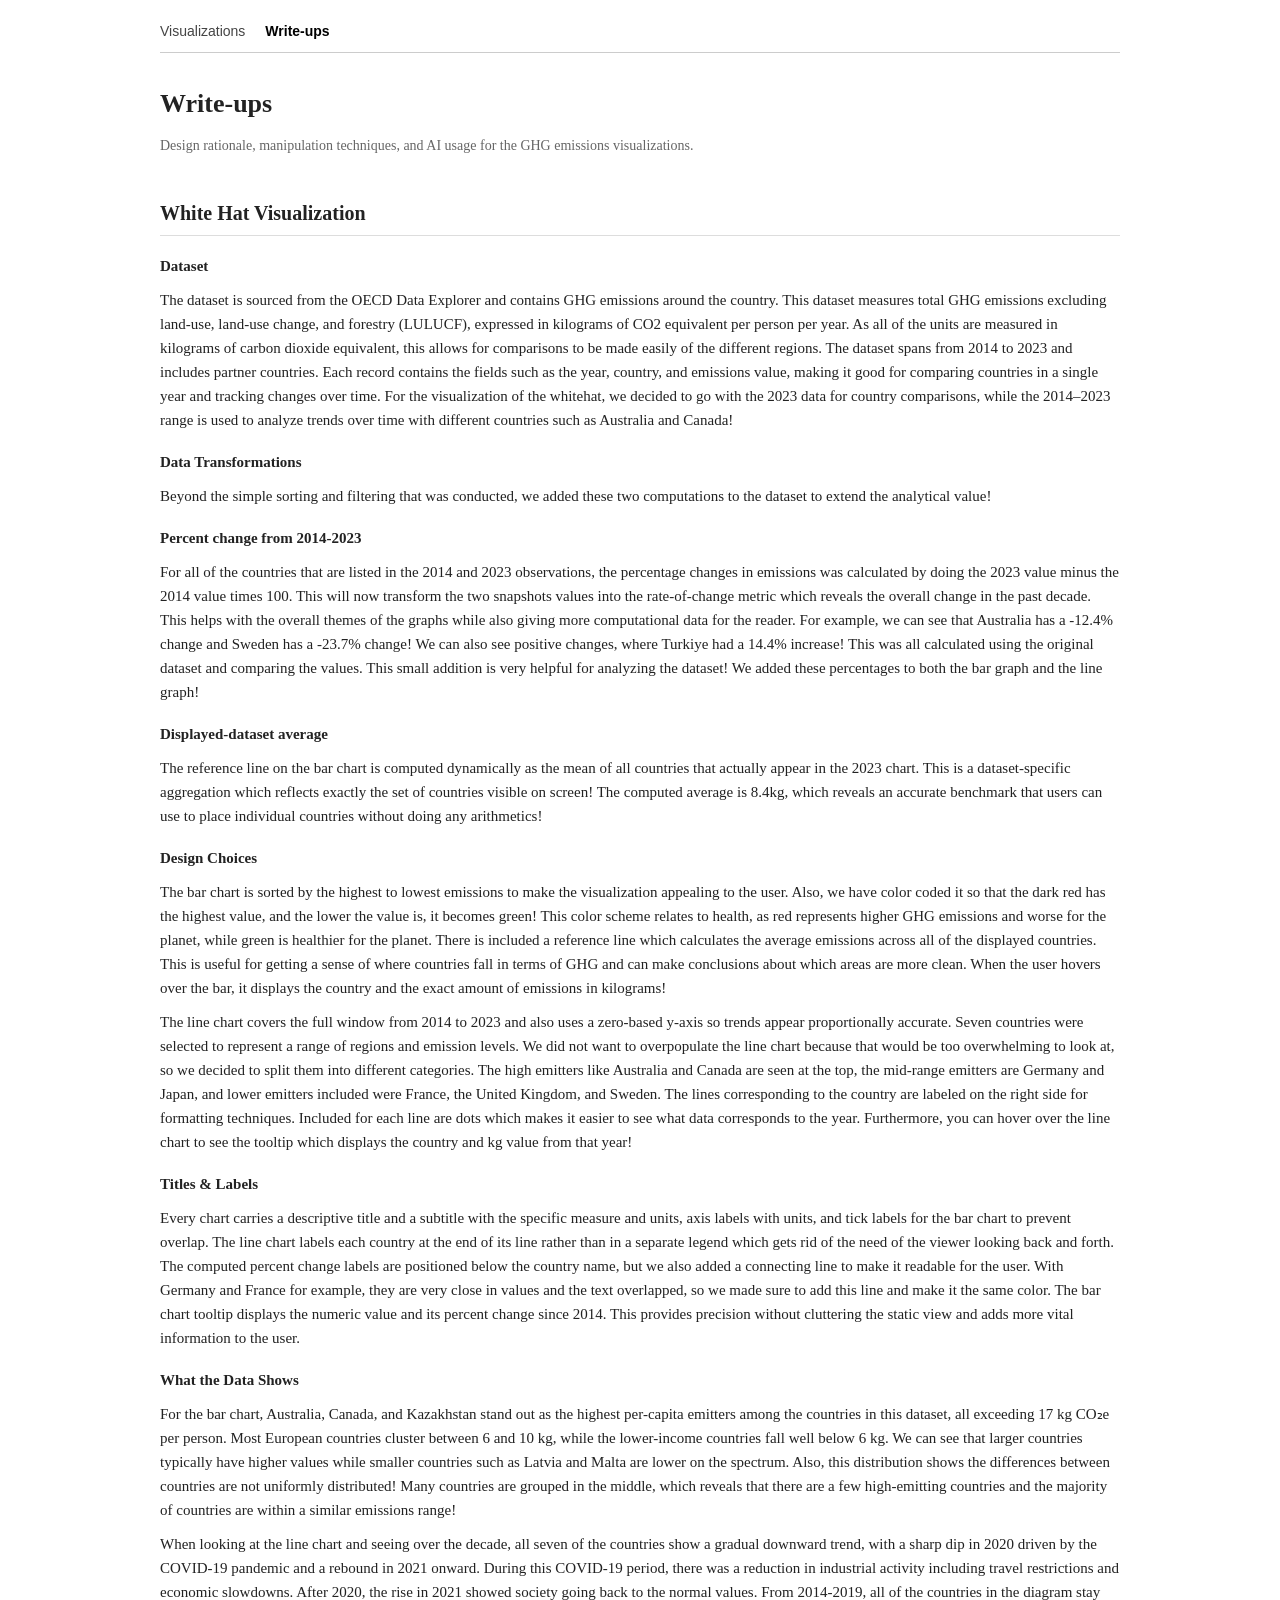
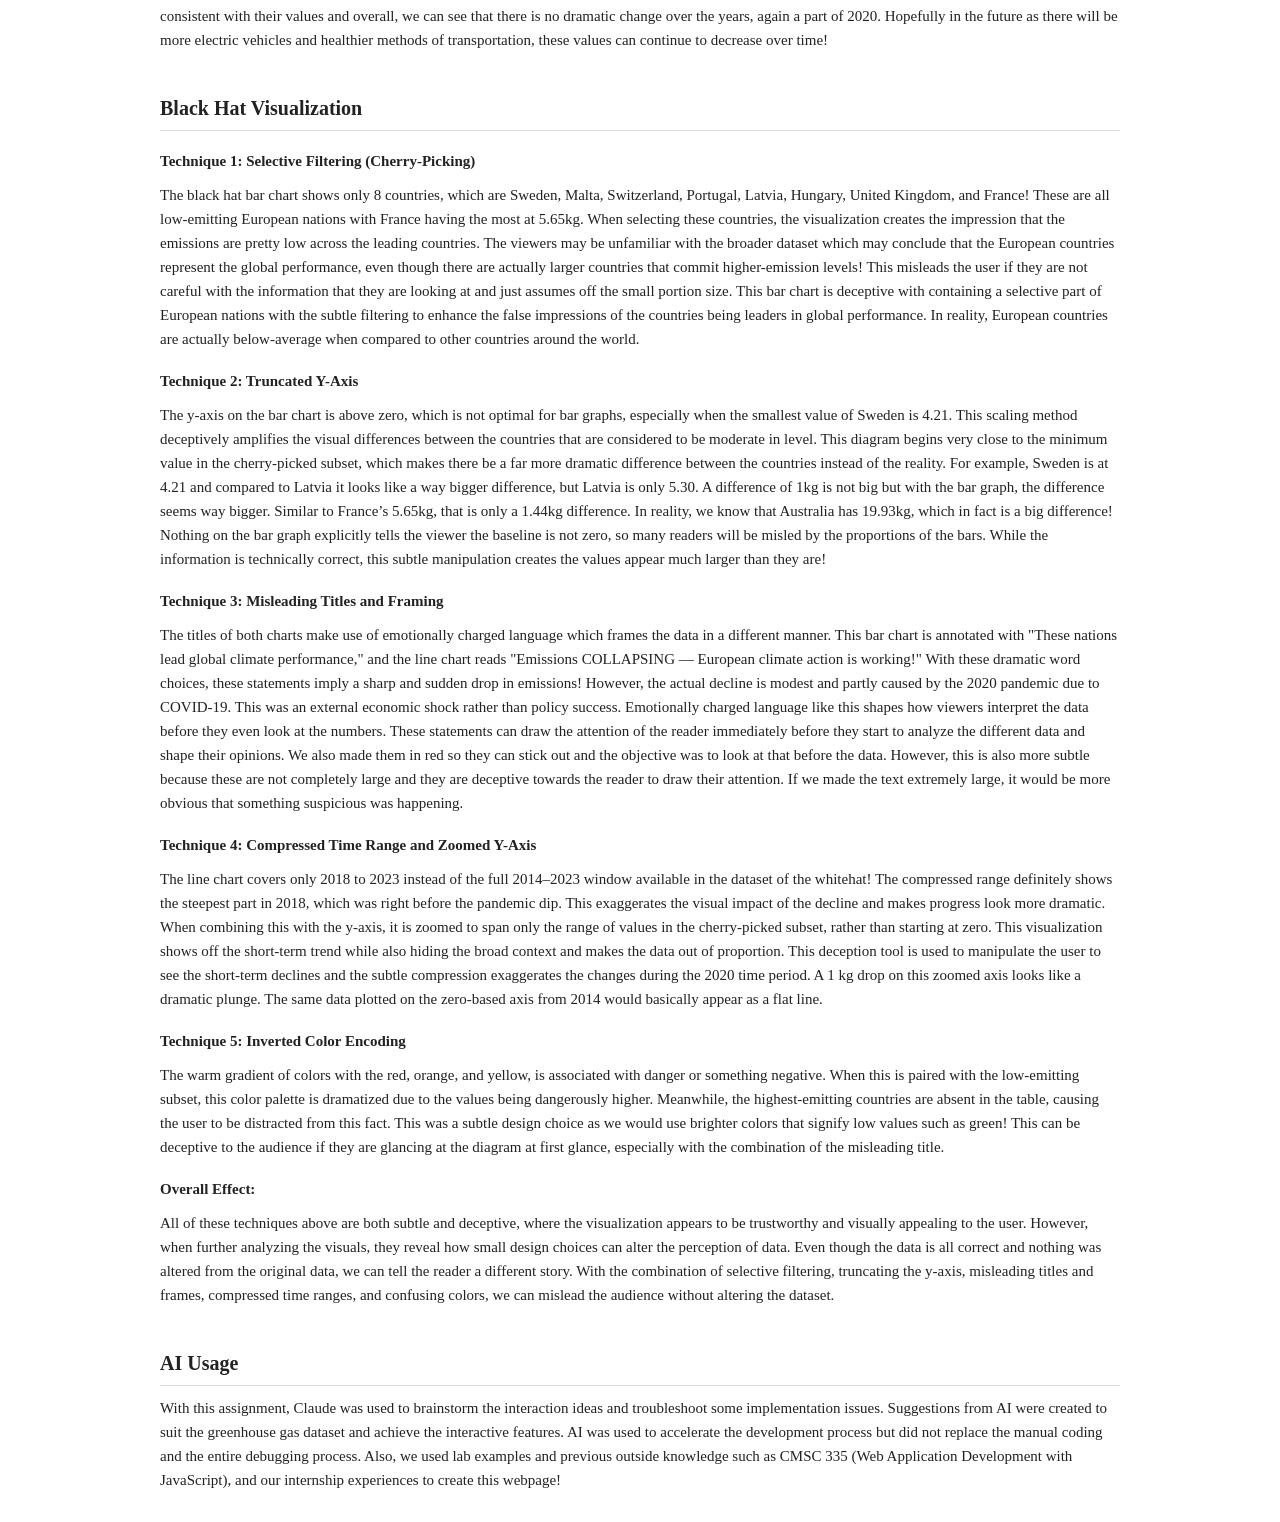
==== about.html @ 425335eb "Initial commit: added project files and write-ups" ====
<!DOCTYPE html>
<html lang="en">
<head>
  <meta charset="UTF-8">
  <meta name="viewport" content="width=device-width, initial-scale=1.0">
  <title>Write-ups - GHG White & Black Hat</title>
  <style>
body {
  font-family: Georgia, serif;
  max-width: 960px;
  margin: 0 auto;
  padding: 20px 30px;
  background: #fff;
  color: #222;
  line-height: 1.6;
}
nav {
  display: flex; gap: 20px;
  border-bottom: 1px solid #ccc;
  padding-bottom: 10px; margin-bottom: 30px;
  font-family: Arial, sans-serif; font-size: 14px;
}
nav a { text-decoration: none; color: #444; }
nav a:hover { color: #000; }
nav a.active { font-weight: bold; color: #000; }
h1 { font-size: 26px; margin-bottom: 6px; }
h2 { font-size: 20px; margin: 40px 0 6px; border-bottom: 1px solid #ddd; padding-bottom: 6px; }
h4 { font-size: 15px; margin: 18px 0 4px; }
p  { margin: 10px 0; font-size: 15px; }
.subtitle { font-size: 14px; color: #666; margin-bottom: 16px; }
.warning  { font-size: 13px; color: #a00; margin: 8px 0 16px; font-family: Arial, sans-serif; }
code { font-family: monospace; font-size: 13px; background: #f4f2ef; padding: 1px 4px; border-radius: 2px; }
  </style>
</head>
<body>

<nav>
  <a href="index.html">Visualizations</a>
  <a href="about.html" class="active">Write-ups</a>
</nav>

<h1>Write-ups</h1>
<p class="subtitle">Design rationale, manipulation techniques, and AI usage for the GHG emissions visualizations.</p>

<h2>White Hat Visualization</h2>

<h4>Dataset</h4>
<p>The dataset is sourced from the OECD Data Explorer and contains GHG emissions around the country. This dataset measures total GHG emissions excluding land-use, land-use change, and forestry (LULUCF), expressed in kilograms of CO2 equivalent per person per year. As all of the units are measured in kilograms of carbon dioxide equivalent, this allows for comparisons to be made easily of the different regions. The dataset spans from 2014 to 2023 and includes partner countries. Each record contains the fields such as the year, country, and emissions value, making it good for comparing countries in a single year and tracking changes over time. For the visualization of the whitehat, we decided to go with the 2023 data for country comparisons, while the 2014–2023 range is used to analyze trends over time with different countries such as Australia and Canada!</p>

<h4>Data Transformations</h4>
<p>Beyond the simple sorting and filtering that was conducted, we added these two computations to the dataset to extend the analytical value!</p>

<h4>Percent change from 2014-2023</h4>
<p>For all of the countries that are listed in the 2014 and 2023 observations, the percentage changes in emissions was calculated by doing the 2023 value minus the 2014 value times 100. This will now transform the two snapshots values into the rate-of-change metric which reveals the overall change in the past decade. This helps with the overall themes of the graphs while also giving more computational data for the reader. For example, we can see that Australia has a -12.4% change and Sweden has a -23.7% change! We can also see positive changes, where Turkiye had a 14.4% increase! This was all calculated using the original dataset and comparing the values. This small addition is very helpful for analyzing the dataset! We added these percentages to both the bar graph and the line graph!</p>

<h4>Displayed-dataset average</h4>
<p>The reference line on the bar chart is computed dynamically as the mean of all countries that actually appear in the 2023 chart. This is a dataset-specific aggregation which reflects exactly the set of countries visible on screen! The computed average is 8.4kg, which reveals an accurate benchmark that users can use to place individual countries without doing any arithmetics!</p>

<h4>Design Choices</h4>
<p>The bar chart is sorted by the highest to lowest emissions to make the visualization appealing to the user. Also, we have color coded it so that the dark red has the highest value, and the lower the value is, it becomes green! This color scheme relates to health, as red represents higher GHG emissions and worse for the planet, while green is healthier for the planet. There is included a reference line which calculates the average emissions across all of the displayed countries. This is useful for getting a sense of where countries fall in terms of GHG and can make conclusions about which areas are more clean. When the user hovers over the bar, it displays the country and the exact amount of emissions in kilograms!</p>

<p>The line chart covers the full window from 2014 to 2023 and also uses a zero-based y-axis so trends appear proportionally accurate. Seven countries were selected to represent a range of regions and emission levels. We did not want to overpopulate the line chart because that would be too overwhelming to look at, so we decided to split them into different categories. The high emitters like Australia and Canada are seen at the top, the mid-range emitters are Germany and Japan, and lower emitters included were France, the United Kingdom, and Sweden. The lines corresponding to the country are labeled on the right side for formatting techniques. Included for each line are dots which makes it easier to see what data corresponds to the year. Furthermore, you can hover over the line chart to see the tooltip which displays the country and kg value from that year!</p>

<h4>Titles & Labels</h4>
<p>Every chart carries a descriptive title and a subtitle with the specific measure and units, axis labels with units, and tick labels for the bar chart to prevent overlap. The line chart labels each country at the end of its line rather than in a separate legend which gets rid of the need of the viewer looking back and forth. The computed percent change labels are positioned below the country name, but we also added a connecting line to make it readable for the user. With Germany and France for example, they are very close in values and the text overlapped, so we made sure to add this line and make it the same color. The bar chart tooltip displays the numeric value and its percent change since 2014. This provides precision without cluttering the static view and adds more vital information to the user.</p>

<h4>What the Data Shows</h4>
<p>For the bar chart, Australia, Canada, and Kazakhstan stand out as the highest per-capita emitters among the countries in this dataset, all exceeding 17 kg CO₂e per person. Most European countries cluster between 6 and 10 kg, while the lower-income countries fall well below 6 kg. We can see that larger countries typically have higher values while smaller countries such as Latvia and Malta are lower on the spectrum. Also, this distribution shows the differences between countries are not uniformly distributed! Many countries are grouped in the middle, which reveals that there are a few high-emitting countries and the majority of countries are within a similar emissions range!</p>

<p>When looking at the line chart and seeing over the decade, all seven of the countries show a gradual downward trend, with a sharp dip in 2020 driven by the COVID-19 pandemic and a rebound in 2021 onward. During this COVID-19 period, there was a reduction in industrial activity including travel restrictions and economic slowdowns. After 2020, the rise in 2021 showed society going back to the normal values. From 2014-2019, all of the countries in the diagram stay consistent with their values and overall, we can see that there is no dramatic change over the years, again a part of 2020. Hopefully in the future as there will be more electric vehicles and healthier methods of transportation, these values can continue to decrease over time!</p>

<h2>Black Hat Visualization</h2>

<h4>Technique 1: Selective Filtering (Cherry-Picking)</h4>
<p>The black hat bar chart shows only 8 countries, which are Sweden, Malta, Switzerland, Portugal, Latvia, Hungary, United Kingdom, and France! These are all low-emitting European nations with France having the most at 5.65kg. When selecting these countries, the visualization creates the impression that the emissions are pretty low across the leading countries. The viewers may be unfamiliar with the broader dataset which may conclude that the European countries represent the global performance, even though there are actually larger countries that commit higher-emission levels! This misleads the user if they are not careful with the information that they are looking at and just assumes off the small portion size. This bar chart is deceptive with containing a selective part of European nations with the subtle filtering to enhance the false impressions of the countries being leaders in global performance. In reality, European countries are actually below-average when compared to other countries around the world.</p>

<h4>Technique 2: Truncated Y-Axis</h4>
<p>The y-axis on the bar chart is above zero, which is not optimal for bar graphs, especially when the smallest value of Sweden is 4.21. This scaling method deceptively amplifies the visual differences between the countries that are considered to be moderate in level. This diagram begins very close to the minimum value in the cherry-picked subset, which makes there be a far more dramatic difference between the countries instead of the reality. For example, Sweden is at 4.21 and compared to Latvia it looks like a way bigger difference, but Latvia is only 5.30. A difference of 1kg is not big but with the bar graph, the difference seems way bigger. Similar to France’s 5.65kg, that is only a 1.44kg difference. In reality, we know that Australia has 19.93kg, which in fact is a big difference! Nothing on the bar graph explicitly tells the viewer the baseline is not zero, so many readers will be misled by the proportions of the bars. While the information is technically correct, this subtle manipulation creates the values appear much larger than they are!</p>

<h4>Technique 3: Misleading Titles and Framing</h4>
<p>The titles of both charts make use of emotionally charged language which frames the data in a different manner. This bar chart is annotated with "These nations lead global climate performance," and the line chart reads "Emissions COLLAPSING — European climate action is working!" With these dramatic word choices, these statements imply a sharp and sudden drop in emissions! However, the actual decline is modest and partly caused by the 2020 pandemic due to COVID-19. This was an external economic shock rather than policy success. Emotionally charged language like this shapes how viewers interpret the data before they even look at the numbers. These statements can draw the attention of the reader immediately before they start to analyze the different data and shape their opinions. We also made them in red so they can stick out and the objective was to look at that before the data. However, this is also more subtle because these are not completely large and they are deceptive towards the reader to draw their attention. If we made the text extremely large, it would be more obvious that something suspicious was happening.</p>

<h4>Technique 4: Compressed Time Range and Zoomed Y-Axis</h4>
<p>The line chart covers only 2018 to 2023 instead of the full 2014–2023 window available in the dataset of the whitehat! The compressed range definitely shows the steepest part in 2018, which was right before the pandemic dip. This exaggerates the visual impact of the decline  and makes progress look more dramatic. When combining this with the y-axis, it is zoomed to span only the range of values in the cherry-picked subset, rather than starting at zero. This visualization shows off the short-term trend while also hiding the broad context and makes the data out of proportion. This deception tool is used to manipulate the user to see the short-term declines and the subtle compression exaggerates the changes during the 2020 time period. A 1 kg drop on this zoomed axis looks like a dramatic plunge. The same data plotted on the zero-based axis from 2014 would basically appear as a flat line.</p>

<h4>Technique 5: Inverted Color Encoding</h4>
<p>The warm gradient of colors with the red, orange, and yellow, is associated with danger or something negative. When this is paired with the low-emitting subset, this color palette is dramatized due to the values being dangerously higher. Meanwhile, the highest-emitting countries are absent in the table, causing the user to be distracted from this fact. This was a subtle design choice as we would use brighter colors that signify low values such as green! This can be deceptive to the audience if they are glancing at the diagram at first glance, especially with the combination of the misleading title.</p>

<h4>Overall Effect:</h4>
<p>All of these techniques above are both subtle and deceptive, where the visualization appears to be trustworthy and visually appealing to the user. However, when further analyzing the visuals, they reveal how small design choices can alter the perception of data. Even though the data is all correct and nothing was altered from the original data, we can tell the reader a different story. With the combination of selective filtering, truncating the y-axis, misleading titles and frames, compressed time ranges, and confusing colors, we can mislead the audience without altering the dataset.</p>

<h2>AI Usage</h2>
<p>With this assignment, Claude was used to brainstorm the interaction ideas and troubleshoot some implementation issues. Suggestions from AI were created to suit the greenhouse gas dataset and achieve the interactive features. AI was used to accelerate the development process but did not replace the manual coding and the entire debugging process. Also, we used lab examples and previous outside knowledge such as CMSC 335 (Web Application Development with JavaScript), and our internship experiences to create this webpage!</p>

</body>
</html>
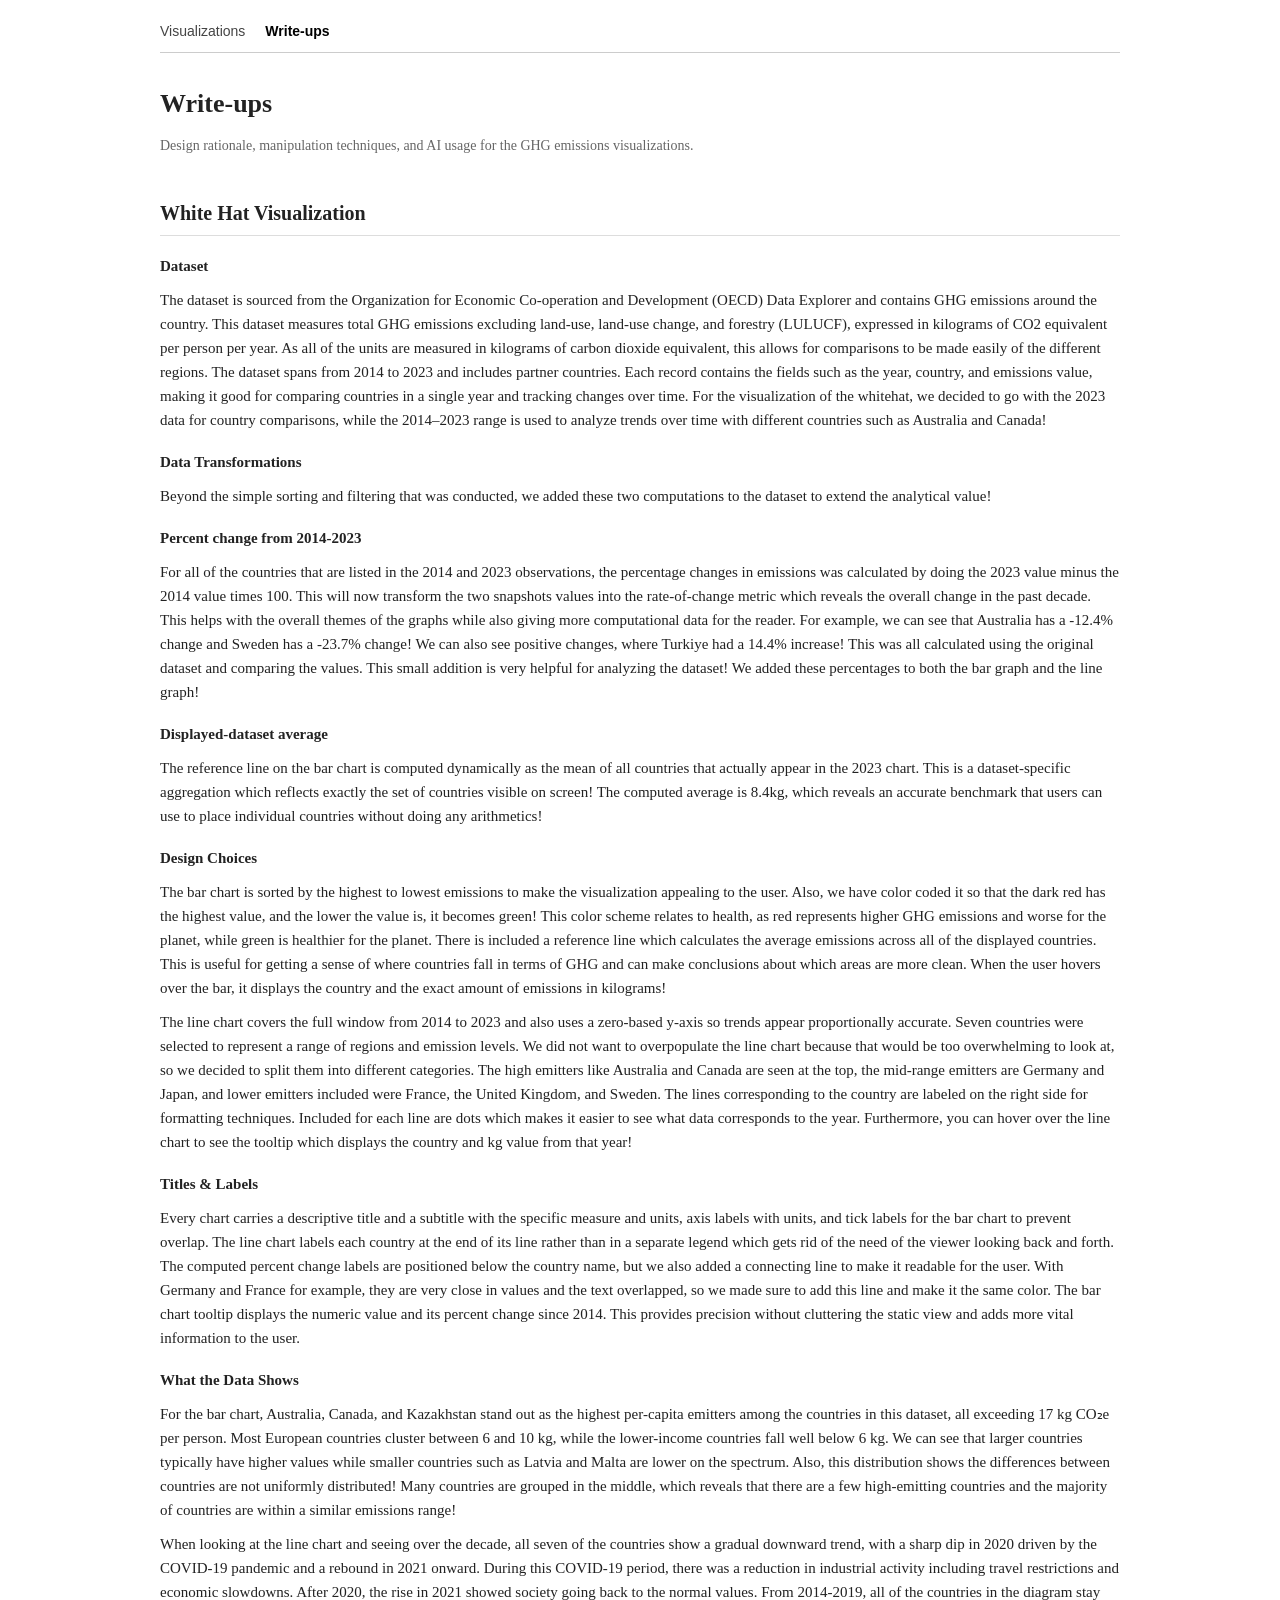
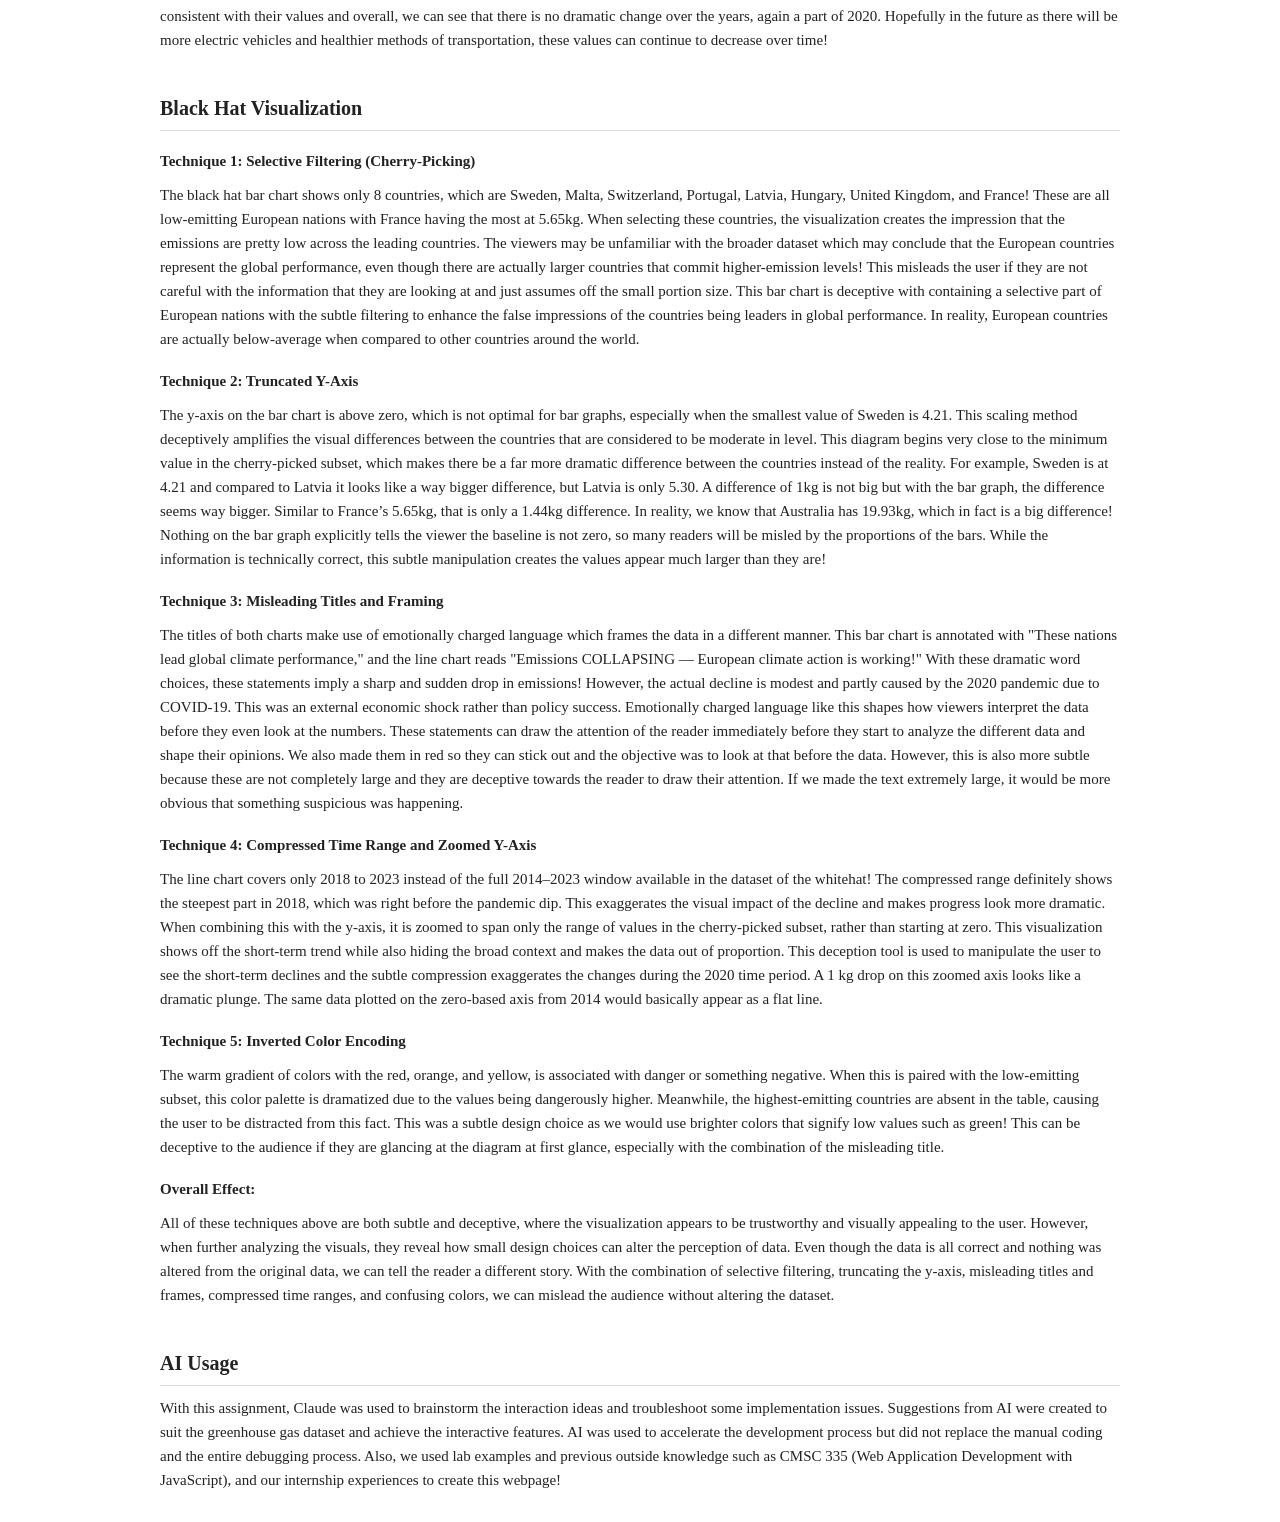
==== commit c303286d: "Did shift alt f to change the formatting" ====
--- a/about.html
+++ b/about.html
@@ -1,96 +1,327 @@
-<!DOCTYPE html>
+<!doctype html>
 <html lang="en">
-<head>
-  <meta charset="UTF-8">
-  <meta name="viewport" content="width=device-width, initial-scale=1.0">
-  <title>Write-ups - GHG White & Black Hat</title>
-  <style>
-body {
-  font-family: Georgia, serif;
-  max-width: 960px;
-  margin: 0 auto;
-  padding: 20px 30px;
-  background: #fff;
-  color: #222;
-  line-height: 1.6;
-}
-nav {
-  display: flex; gap: 20px;
-  border-bottom: 1px solid #ccc;
-  padding-bottom: 10px; margin-bottom: 30px;
-  font-family: Arial, sans-serif; font-size: 14px;
-}
-nav a { text-decoration: none; color: #444; }
-nav a:hover { color: #000; }
-nav a.active { font-weight: bold; color: #000; }
-h1 { font-size: 26px; margin-bottom: 6px; }
-h2 { font-size: 20px; margin: 40px 0 6px; border-bottom: 1px solid #ddd; padding-bottom: 6px; }
-h4 { font-size: 15px; margin: 18px 0 4px; }
-p  { margin: 10px 0; font-size: 15px; }
-.subtitle { font-size: 14px; color: #666; margin-bottom: 16px; }
-.warning  { font-size: 13px; color: #a00; margin: 8px 0 16px; font-family: Arial, sans-serif; }
-code { font-family: monospace; font-size: 13px; background: #f4f2ef; padding: 1px 4px; border-radius: 2px; }
-  </style>
-</head>
-<body>
-
-<nav>
-  <a href="index.html">Visualizations</a>
-  <a href="about.html" class="active">Write-ups</a>
-</nav>
-
-<h1>Write-ups</h1>
-<p class="subtitle">Design rationale, manipulation techniques, and AI usage for the GHG emissions visualizations.</p>
-
-<h2>White Hat Visualization</h2>
-
-<h4>Dataset</h4>
-<p>The dataset is sourced from the OECD Data Explorer and contains GHG emissions around the country. This dataset measures total GHG emissions excluding land-use, land-use change, and forestry (LULUCF), expressed in kilograms of CO2 equivalent per person per year. As all of the units are measured in kilograms of carbon dioxide equivalent, this allows for comparisons to be made easily of the different regions. The dataset spans from 2014 to 2023 and includes partner countries. Each record contains the fields such as the year, country, and emissions value, making it good for comparing countries in a single year and tracking changes over time. For the visualization of the whitehat, we decided to go with the 2023 data for country comparisons, while the 2014–2023 range is used to analyze trends over time with different countries such as Australia and Canada!</p>
-
-<h4>Data Transformations</h4>
-<p>Beyond the simple sorting and filtering that was conducted, we added these two computations to the dataset to extend the analytical value!</p>
-
-<h4>Percent change from 2014-2023</h4>
-<p>For all of the countries that are listed in the 2014 and 2023 observations, the percentage changes in emissions was calculated by doing the 2023 value minus the 2014 value times 100. This will now transform the two snapshots values into the rate-of-change metric which reveals the overall change in the past decade. This helps with the overall themes of the graphs while also giving more computational data for the reader. For example, we can see that Australia has a -12.4% change and Sweden has a -23.7% change! We can also see positive changes, where Turkiye had a 14.4% increase! This was all calculated using the original dataset and comparing the values. This small addition is very helpful for analyzing the dataset! We added these percentages to both the bar graph and the line graph!</p>
-
-<h4>Displayed-dataset average</h4>
-<p>The reference line on the bar chart is computed dynamically as the mean of all countries that actually appear in the 2023 chart. This is a dataset-specific aggregation which reflects exactly the set of countries visible on screen! The computed average is 8.4kg, which reveals an accurate benchmark that users can use to place individual countries without doing any arithmetics!</p>
-
-<h4>Design Choices</h4>
-<p>The bar chart is sorted by the highest to lowest emissions to make the visualization appealing to the user. Also, we have color coded it so that the dark red has the highest value, and the lower the value is, it becomes green! This color scheme relates to health, as red represents higher GHG emissions and worse for the planet, while green is healthier for the planet. There is included a reference line which calculates the average emissions across all of the displayed countries. This is useful for getting a sense of where countries fall in terms of GHG and can make conclusions about which areas are more clean. When the user hovers over the bar, it displays the country and the exact amount of emissions in kilograms!</p>
-
-<p>The line chart covers the full window from 2014 to 2023 and also uses a zero-based y-axis so trends appear proportionally accurate. Seven countries were selected to represent a range of regions and emission levels. We did not want to overpopulate the line chart because that would be too overwhelming to look at, so we decided to split them into different categories. The high emitters like Australia and Canada are seen at the top, the mid-range emitters are Germany and Japan, and lower emitters included were France, the United Kingdom, and Sweden. The lines corresponding to the country are labeled on the right side for formatting techniques. Included for each line are dots which makes it easier to see what data corresponds to the year. Furthermore, you can hover over the line chart to see the tooltip which displays the country and kg value from that year!</p>
-
-<h4>Titles & Labels</h4>
-<p>Every chart carries a descriptive title and a subtitle with the specific measure and units, axis labels with units, and tick labels for the bar chart to prevent overlap. The line chart labels each country at the end of its line rather than in a separate legend which gets rid of the need of the viewer looking back and forth. The computed percent change labels are positioned below the country name, but we also added a connecting line to make it readable for the user. With Germany and France for example, they are very close in values and the text overlapped, so we made sure to add this line and make it the same color. The bar chart tooltip displays the numeric value and its percent change since 2014. This provides precision without cluttering the static view and adds more vital information to the user.</p>
-
-<h4>What the Data Shows</h4>
-<p>For the bar chart, Australia, Canada, and Kazakhstan stand out as the highest per-capita emitters among the countries in this dataset, all exceeding 17 kg CO₂e per person. Most European countries cluster between 6 and 10 kg, while the lower-income countries fall well below 6 kg. We can see that larger countries typically have higher values while smaller countries such as Latvia and Malta are lower on the spectrum. Also, this distribution shows the differences between countries are not uniformly distributed! Many countries are grouped in the middle, which reveals that there are a few high-emitting countries and the majority of countries are within a similar emissions range!</p>
-
-<p>When looking at the line chart and seeing over the decade, all seven of the countries show a gradual downward trend, with a sharp dip in 2020 driven by the COVID-19 pandemic and a rebound in 2021 onward. During this COVID-19 period, there was a reduction in industrial activity including travel restrictions and economic slowdowns. After 2020, the rise in 2021 showed society going back to the normal values. From 2014-2019, all of the countries in the diagram stay consistent with their values and overall, we can see that there is no dramatic change over the years, again a part of 2020. Hopefully in the future as there will be more electric vehicles and healthier methods of transportation, these values can continue to decrease over time!</p>
-
-<h2>Black Hat Visualization</h2>
-
-<h4>Technique 1: Selective Filtering (Cherry-Picking)</h4>
-<p>The black hat bar chart shows only 8 countries, which are Sweden, Malta, Switzerland, Portugal, Latvia, Hungary, United Kingdom, and France! These are all low-emitting European nations with France having the most at 5.65kg. When selecting these countries, the visualization creates the impression that the emissions are pretty low across the leading countries. The viewers may be unfamiliar with the broader dataset which may conclude that the European countries represent the global performance, even though there are actually larger countries that commit higher-emission levels! This misleads the user if they are not careful with the information that they are looking at and just assumes off the small portion size. This bar chart is deceptive with containing a selective part of European nations with the subtle filtering to enhance the false impressions of the countries being leaders in global performance. In reality, European countries are actually below-average when compared to other countries around the world.</p>
-
-<h4>Technique 2: Truncated Y-Axis</h4>
-<p>The y-axis on the bar chart is above zero, which is not optimal for bar graphs, especially when the smallest value of Sweden is 4.21. This scaling method deceptively amplifies the visual differences between the countries that are considered to be moderate in level. This diagram begins very close to the minimum value in the cherry-picked subset, which makes there be a far more dramatic difference between the countries instead of the reality. For example, Sweden is at 4.21 and compared to Latvia it looks like a way bigger difference, but Latvia is only 5.30. A difference of 1kg is not big but with the bar graph, the difference seems way bigger. Similar to France’s 5.65kg, that is only a 1.44kg difference. In reality, we know that Australia has 19.93kg, which in fact is a big difference! Nothing on the bar graph explicitly tells the viewer the baseline is not zero, so many readers will be misled by the proportions of the bars. While the information is technically correct, this subtle manipulation creates the values appear much larger than they are!</p>
-
-<h4>Technique 3: Misleading Titles and Framing</h4>
-<p>The titles of both charts make use of emotionally charged language which frames the data in a different manner. This bar chart is annotated with "These nations lead global climate performance," and the line chart reads "Emissions COLLAPSING — European climate action is working!" With these dramatic word choices, these statements imply a sharp and sudden drop in emissions! However, the actual decline is modest and partly caused by the 2020 pandemic due to COVID-19. This was an external economic shock rather than policy success. Emotionally charged language like this shapes how viewers interpret the data before they even look at the numbers. These statements can draw the attention of the reader immediately before they start to analyze the different data and shape their opinions. We also made them in red so they can stick out and the objective was to look at that before the data. However, this is also more subtle because these are not completely large and they are deceptive towards the reader to draw their attention. If we made the text extremely large, it would be more obvious that something suspicious was happening.</p>
-
-<h4>Technique 4: Compressed Time Range and Zoomed Y-Axis</h4>
-<p>The line chart covers only 2018 to 2023 instead of the full 2014–2023 window available in the dataset of the whitehat! The compressed range definitely shows the steepest part in 2018, which was right before the pandemic dip. This exaggerates the visual impact of the decline  and makes progress look more dramatic. When combining this with the y-axis, it is zoomed to span only the range of values in the cherry-picked subset, rather than starting at zero. This visualization shows off the short-term trend while also hiding the broad context and makes the data out of proportion. This deception tool is used to manipulate the user to see the short-term declines and the subtle compression exaggerates the changes during the 2020 time period. A 1 kg drop on this zoomed axis looks like a dramatic plunge. The same data plotted on the zero-based axis from 2014 would basically appear as a flat line.</p>
-
-<h4>Technique 5: Inverted Color Encoding</h4>
-<p>The warm gradient of colors with the red, orange, and yellow, is associated with danger or something negative. When this is paired with the low-emitting subset, this color palette is dramatized due to the values being dangerously higher. Meanwhile, the highest-emitting countries are absent in the table, causing the user to be distracted from this fact. This was a subtle design choice as we would use brighter colors that signify low values such as green! This can be deceptive to the audience if they are glancing at the diagram at first glance, especially with the combination of the misleading title.</p>
-
-<h4>Overall Effect:</h4>
-<p>All of these techniques above are both subtle and deceptive, where the visualization appears to be trustworthy and visually appealing to the user. However, when further analyzing the visuals, they reveal how small design choices can alter the perception of data. Even though the data is all correct and nothing was altered from the original data, we can tell the reader a different story. With the combination of selective filtering, truncating the y-axis, misleading titles and frames, compressed time ranges, and confusing colors, we can mislead the audience without altering the dataset.</p>
-
-<h2>AI Usage</h2>
-<p>With this assignment, Claude was used to brainstorm the interaction ideas and troubleshoot some implementation issues. Suggestions from AI were created to suit the greenhouse gas dataset and achieve the interactive features. AI was used to accelerate the development process but did not replace the manual coding and the entire debugging process. Also, we used lab examples and previous outside knowledge such as CMSC 335 (Web Application Development with JavaScript), and our internship experiences to create this webpage!</p>
-
-</body>
-</html>+  <head>
+    <meta charset="UTF-8" />
+    <meta name="viewport" content="width=device-width, initial-scale=1.0" />
+    <title>Write-Ups: White Hat & Black Hat</title>
+    <style>
+      body {
+        font-family: Georgia, serif;
+        max-width: 960px;
+        margin: 0 auto;
+        padding: 20px 30px;
+        background: #fff;
+        color: #222;
+        line-height: 1.6;
+      }
+      nav {
+        display: flex;
+        gap: 20px;
+        border-bottom: 1px solid #ccc;
+        padding-bottom: 10px;
+        margin-bottom: 30px;
+        font-family: Arial, sans-serif;
+        font-size: 14px;
+      }
+      nav a {
+        text-decoration: none;
+        color: #444;
+      }
+      nav a:hover {
+        color: #000;
+      }
+      nav a.active {
+        font-weight: bold;
+        color: #000;
+      }
+      h1 {
+        font-size: 26px;
+        margin-bottom: 6px;
+      }
+      h2 {
+        font-size: 20px;
+        margin: 40px 0 6px;
+        border-bottom: 1px solid #ddd;
+        padding-bottom: 6px;
+      }
+      h4 {
+        font-size: 15px;
+        margin: 18px 0 4px;
+      }
+      p {
+        margin: 10px 0;
+        font-size: 15px;
+      }
+      .subtitle {
+        font-size: 14px;
+        color: #666;
+        margin-bottom: 16px;
+      }
+      .warning {
+        font-size: 13px;
+        color: #a00;
+        margin: 8px 0 16px;
+        font-family: Arial, sans-serif;
+      }
+      code {
+        font-family: monospace;
+        font-size: 13px;
+        background: #f4f2ef;
+        padding: 1px 4px;
+        border-radius: 2px;
+      }
+    </style>
+  </head>
+  <body>
+    <nav>
+      <a href="index.html">Visualizations</a>
+      <a href="about.html" class="active">Write-ups</a>
+    </nav>
+
+    <h1>Write-ups</h1>
+    <p class="subtitle">
+      Design rationale, manipulation techniques, and AI usage for the GHG
+      emissions visualizations.
+    </p>
+
+    <h2>White Hat Visualization</h2>
+
+    <h4>Dataset</h4>
+    <p>
+      The dataset is sourced from the Organization for Economic Co-operation and
+      Development (OECD) Data Explorer and contains GHG emissions around the
+      country. This dataset measures total GHG emissions excluding land-use,
+      land-use change, and forestry (LULUCF), expressed in kilograms of CO2
+      equivalent per person per year. As all of the units are measured in
+      kilograms of carbon dioxide equivalent, this allows for comparisons to be
+      made easily of the different regions. The dataset spans from 2014 to 2023
+      and includes partner countries. Each record contains the fields such as
+      the year, country, and emissions value, making it good for comparing
+      countries in a single year and tracking changes over time. For the
+      visualization of the whitehat, we decided to go with the 2023 data for
+      country comparisons, while the 2014–2023 range is used to analyze trends
+      over time with different countries such as Australia and Canada!
+    </p>
+
+    <h4>Data Transformations</h4>
+    <p>
+      Beyond the simple sorting and filtering that was conducted, we added these
+      two computations to the dataset to extend the analytical value!
+    </p>
+
+    <h4>Percent change from 2014-2023</h4>
+    <p>
+      For all of the countries that are listed in the 2014 and 2023
+      observations, the percentage changes in emissions was calculated by doing
+      the 2023 value minus the 2014 value times 100. This will now transform the
+      two snapshots values into the rate-of-change metric which reveals the
+      overall change in the past decade. This helps with the overall themes of
+      the graphs while also giving more computational data for the reader. For
+      example, we can see that Australia has a -12.4% change and Sweden has a
+      -23.7% change! We can also see positive changes, where Turkiye had a 14.4%
+      increase! This was all calculated using the original dataset and comparing
+      the values. This small addition is very helpful for analyzing the dataset!
+      We added these percentages to both the bar graph and the line graph!
+    </p>
+
+    <h4>Displayed-dataset average</h4>
+    <p>
+      The reference line on the bar chart is computed dynamically as the mean of
+      all countries that actually appear in the 2023 chart. This is a
+      dataset-specific aggregation which reflects exactly the set of countries
+      visible on screen! The computed average is 8.4kg, which reveals an
+      accurate benchmark that users can use to place individual countries
+      without doing any arithmetics!
+    </p>
+
+    <h4>Design Choices</h4>
+    <p>
+      The bar chart is sorted by the highest to lowest emissions to make the
+      visualization appealing to the user. Also, we have color coded it so that
+      the dark red has the highest value, and the lower the value is, it becomes
+      green! This color scheme relates to health, as red represents higher GHG
+      emissions and worse for the planet, while green is healthier for the
+      planet. There is included a reference line which calculates the average
+      emissions across all of the displayed countries. This is useful for
+      getting a sense of where countries fall in terms of GHG and can make
+      conclusions about which areas are more clean. When the user hovers over
+      the bar, it displays the country and the exact amount of emissions in
+      kilograms!
+    </p>
+
+    <p>
+      The line chart covers the full window from 2014 to 2023 and also uses a
+      zero-based y-axis so trends appear proportionally accurate. Seven
+      countries were selected to represent a range of regions and emission
+      levels. We did not want to overpopulate the line chart because that would
+      be too overwhelming to look at, so we decided to split them into different
+      categories. The high emitters like Australia and Canada are seen at the
+      top, the mid-range emitters are Germany and Japan, and lower emitters
+      included were France, the United Kingdom, and Sweden. The lines
+      corresponding to the country are labeled on the right side for formatting
+      techniques. Included for each line are dots which makes it easier to see
+      what data corresponds to the year. Furthermore, you can hover over the
+      line chart to see the tooltip which displays the country and kg value from
+      that year!
+    </p>
+
+    <h4>Titles & Labels</h4>
+    <p>
+      Every chart carries a descriptive title and a subtitle with the specific
+      measure and units, axis labels with units, and tick labels for the bar
+      chart to prevent overlap. The line chart labels each country at the end of
+      its line rather than in a separate legend which gets rid of the need of
+      the viewer looking back and forth. The computed percent change labels are
+      positioned below the country name, but we also added a connecting line to
+      make it readable for the user. With Germany and France for example, they
+      are very close in values and the text overlapped, so we made sure to add
+      this line and make it the same color. The bar chart tooltip displays the
+      numeric value and its percent change since 2014. This provides precision
+      without cluttering the static view and adds more vital information to the
+      user.
+    </p>
+
+    <h4>What the Data Shows</h4>
+    <p>
+      For the bar chart, Australia, Canada, and Kazakhstan stand out as the
+      highest per-capita emitters among the countries in this dataset, all
+      exceeding 17 kg CO₂e per person. Most European countries cluster between 6
+      and 10 kg, while the lower-income countries fall well below 6 kg. We can
+      see that larger countries typically have higher values while smaller
+      countries such as Latvia and Malta are lower on the spectrum. Also, this
+      distribution shows the differences between countries are not uniformly
+      distributed! Many countries are grouped in the middle, which reveals that
+      there are a few high-emitting countries and the majority of countries are
+      within a similar emissions range!
+    </p>
+
+    <p>
+      When looking at the line chart and seeing over the decade, all seven of
+      the countries show a gradual downward trend, with a sharp dip in 2020
+      driven by the COVID-19 pandemic and a rebound in 2021 onward. During this
+      COVID-19 period, there was a reduction in industrial activity including
+      travel restrictions and economic slowdowns. After 2020, the rise in 2021
+      showed society going back to the normal values. From 2014-2019, all of the
+      countries in the diagram stay consistent with their values and overall, we
+      can see that there is no dramatic change over the years, again a part of
+      2020. Hopefully in the future as there will be more electric vehicles and
+      healthier methods of transportation, these values can continue to decrease
+      over time!
+    </p>
+
+    <h2>Black Hat Visualization</h2>
+
+    <h4>Technique 1: Selective Filtering (Cherry-Picking)</h4>
+    <p>
+      The black hat bar chart shows only 8 countries, which are Sweden, Malta,
+      Switzerland, Portugal, Latvia, Hungary, United Kingdom, and France! These
+      are all low-emitting European nations with France having the most at
+      5.65kg. When selecting these countries, the visualization creates the
+      impression that the emissions are pretty low across the leading countries.
+      The viewers may be unfamiliar with the broader dataset which may conclude
+      that the European countries represent the global performance, even though
+      there are actually larger countries that commit higher-emission levels!
+      This misleads the user if they are not careful with the information that
+      they are looking at and just assumes off the small portion size. This bar
+      chart is deceptive with containing a selective part of European nations
+      with the subtle filtering to enhance the false impressions of the
+      countries being leaders in global performance. In reality, European
+      countries are actually below-average when compared to other countries
+      around the world.
+    </p>
+
+    <h4>Technique 2: Truncated Y-Axis</h4>
+    <p>
+      The y-axis on the bar chart is above zero, which is not optimal for bar
+      graphs, especially when the smallest value of Sweden is 4.21. This scaling
+      method deceptively amplifies the visual differences between the countries
+      that are considered to be moderate in level. This diagram begins very
+      close to the minimum value in the cherry-picked subset, which makes there
+      be a far more dramatic difference between the countries instead of the
+      reality. For example, Sweden is at 4.21 and compared to Latvia it looks
+      like a way bigger difference, but Latvia is only 5.30. A difference of 1kg
+      is not big but with the bar graph, the difference seems way bigger.
+      Similar to France’s 5.65kg, that is only a 1.44kg difference. In reality,
+      we know that Australia has 19.93kg, which in fact is a big difference!
+      Nothing on the bar graph explicitly tells the viewer the baseline is not
+      zero, so many readers will be misled by the proportions of the bars. While
+      the information is technically correct, this subtle manipulation creates
+      the values appear much larger than they are!
+    </p>
+
+    <h4>Technique 3: Misleading Titles and Framing</h4>
+    <p>
+      The titles of both charts make use of emotionally charged language which
+      frames the data in a different manner. This bar chart is annotated with
+      "These nations lead global climate performance," and the line chart reads
+      "Emissions COLLAPSING — European climate action is working!" With these
+      dramatic word choices, these statements imply a sharp and sudden drop in
+      emissions! However, the actual decline is modest and partly caused by the
+      2020 pandemic due to COVID-19. This was an external economic shock rather
+      than policy success. Emotionally charged language like this shapes how
+      viewers interpret the data before they even look at the numbers. These
+      statements can draw the attention of the reader immediately before they
+      start to analyze the different data and shape their opinions. We also made
+      them in red so they can stick out and the objective was to look at that
+      before the data. However, this is also more subtle because these are not
+      completely large and they are deceptive towards the reader to draw their
+      attention. If we made the text extremely large, it would be more obvious
+      that something suspicious was happening.
+    </p>
+
+    <h4>Technique 4: Compressed Time Range and Zoomed Y-Axis</h4>
+    <p>
+      The line chart covers only 2018 to 2023 instead of the full 2014–2023
+      window available in the dataset of the whitehat! The compressed range
+      definitely shows the steepest part in 2018, which was right before the
+      pandemic dip. This exaggerates the visual impact of the decline and makes
+      progress look more dramatic. When combining this with the y-axis, it is
+      zoomed to span only the range of values in the cherry-picked subset,
+      rather than starting at zero. This visualization shows off the short-term
+      trend while also hiding the broad context and makes the data out of
+      proportion. This deception tool is used to manipulate the user to see the
+      short-term declines and the subtle compression exaggerates the changes
+      during the 2020 time period. A 1 kg drop on this zoomed axis looks like a
+      dramatic plunge. The same data plotted on the zero-based axis from 2014
+      would basically appear as a flat line.
+    </p>
+
+    <h4>Technique 5: Inverted Color Encoding</h4>
+    <p>
+      The warm gradient of colors with the red, orange, and yellow, is
+      associated with danger or something negative. When this is paired with the
+      low-emitting subset, this color palette is dramatized due to the values
+      being dangerously higher. Meanwhile, the highest-emitting countries are
+      absent in the table, causing the user to be distracted from this fact.
+      This was a subtle design choice as we would use brighter colors that
+      signify low values such as green! This can be deceptive to the audience if
+      they are glancing at the diagram at first glance, especially with the
+      combination of the misleading title.
+    </p>
+
+    <h4>Overall Effect:</h4>
+    <p>
+      All of these techniques above are both subtle and deceptive, where the
+      visualization appears to be trustworthy and visually appealing to the
+      user. However, when further analyzing the visuals, they reveal how small
+      design choices can alter the perception of data. Even though the data is
+      all correct and nothing was altered from the original data, we can tell
+      the reader a different story. With the combination of selective filtering,
+      truncating the y-axis, misleading titles and frames, compressed time
+      ranges, and confusing colors, we can mislead the audience without altering
+      the dataset.
+    </p>
+
+    <h2>AI Usage</h2>
+    <p>
+      With this assignment, Claude was used to brainstorm the interaction ideas
+      and troubleshoot some implementation issues. Suggestions from AI were
+      created to suit the greenhouse gas dataset and achieve the interactive
+      features. AI was used to accelerate the development process but did not
+      replace the manual coding and the entire debugging process. Also, we used
+      lab examples and previous outside knowledge such as CMSC 335 (Web
+      Application Development with JavaScript), and our internship experiences
+      to create this webpage!
+    </p>
+  </body>
+</html>
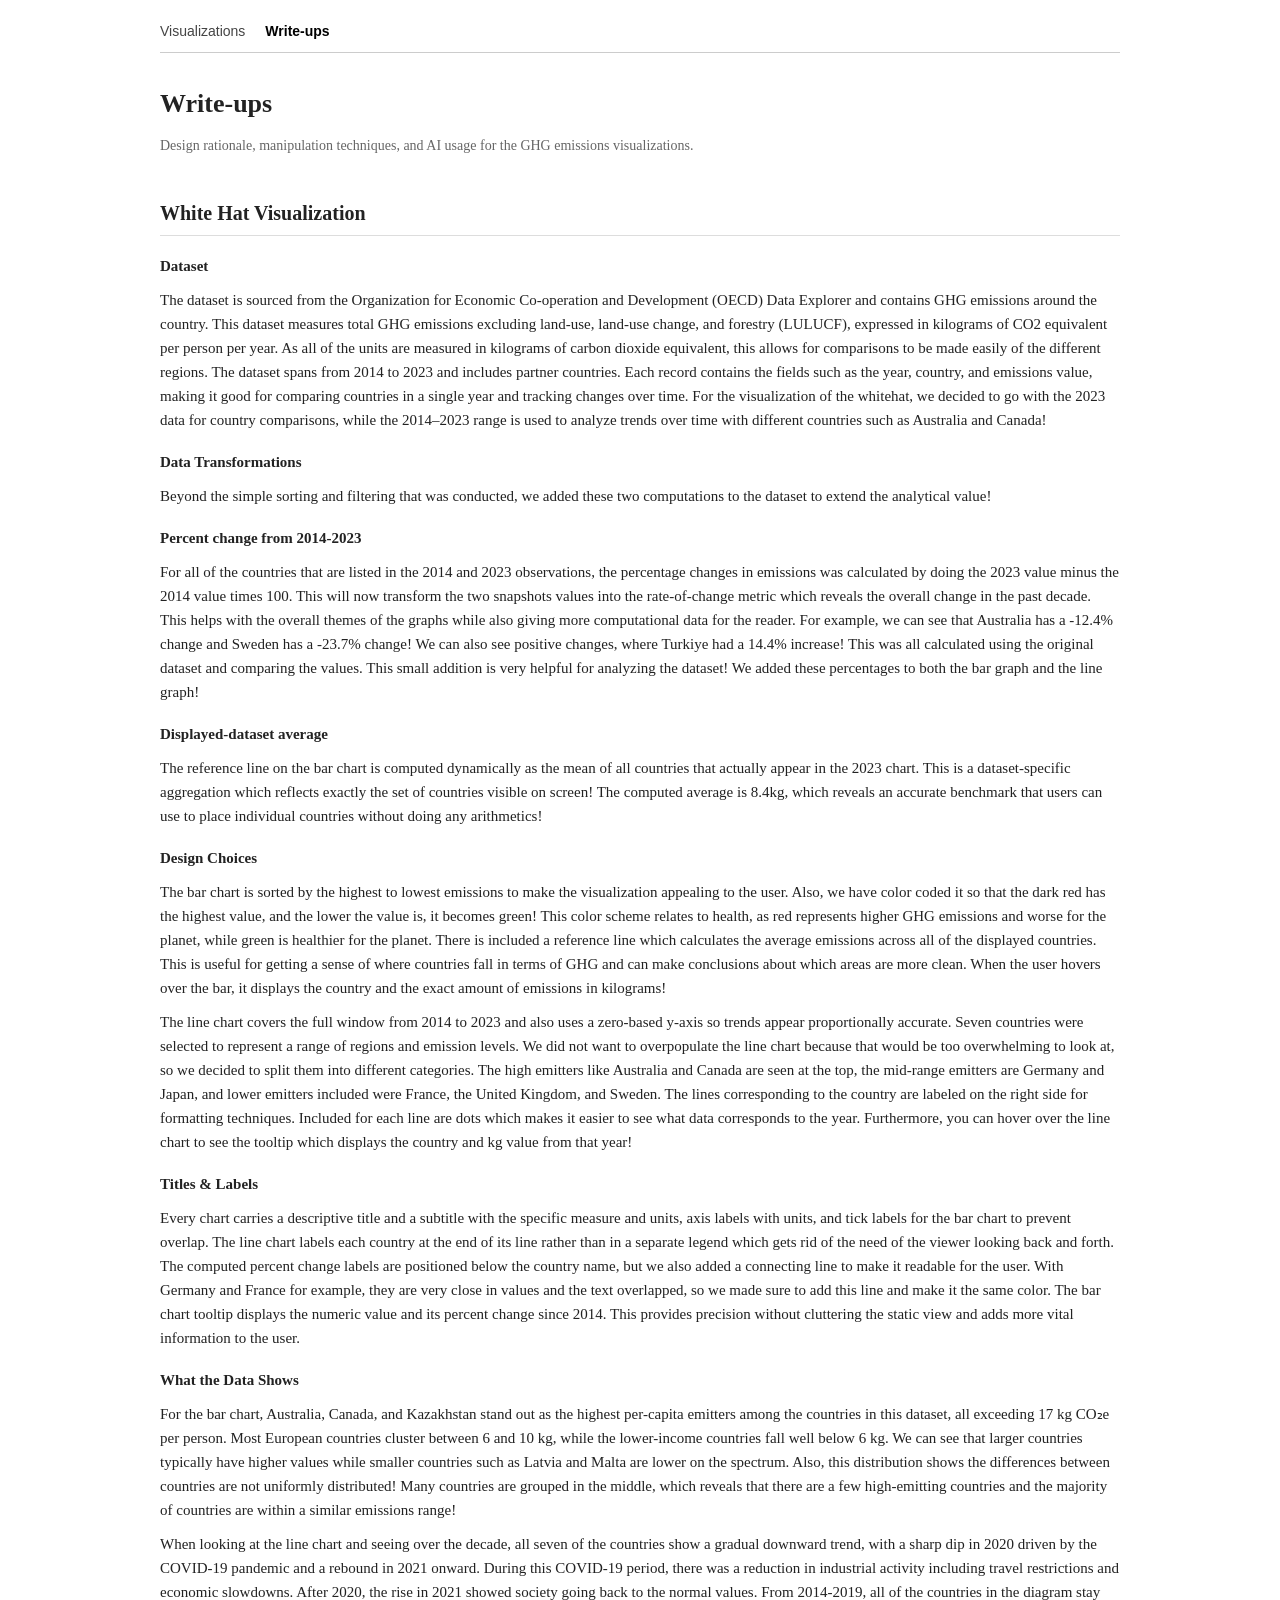
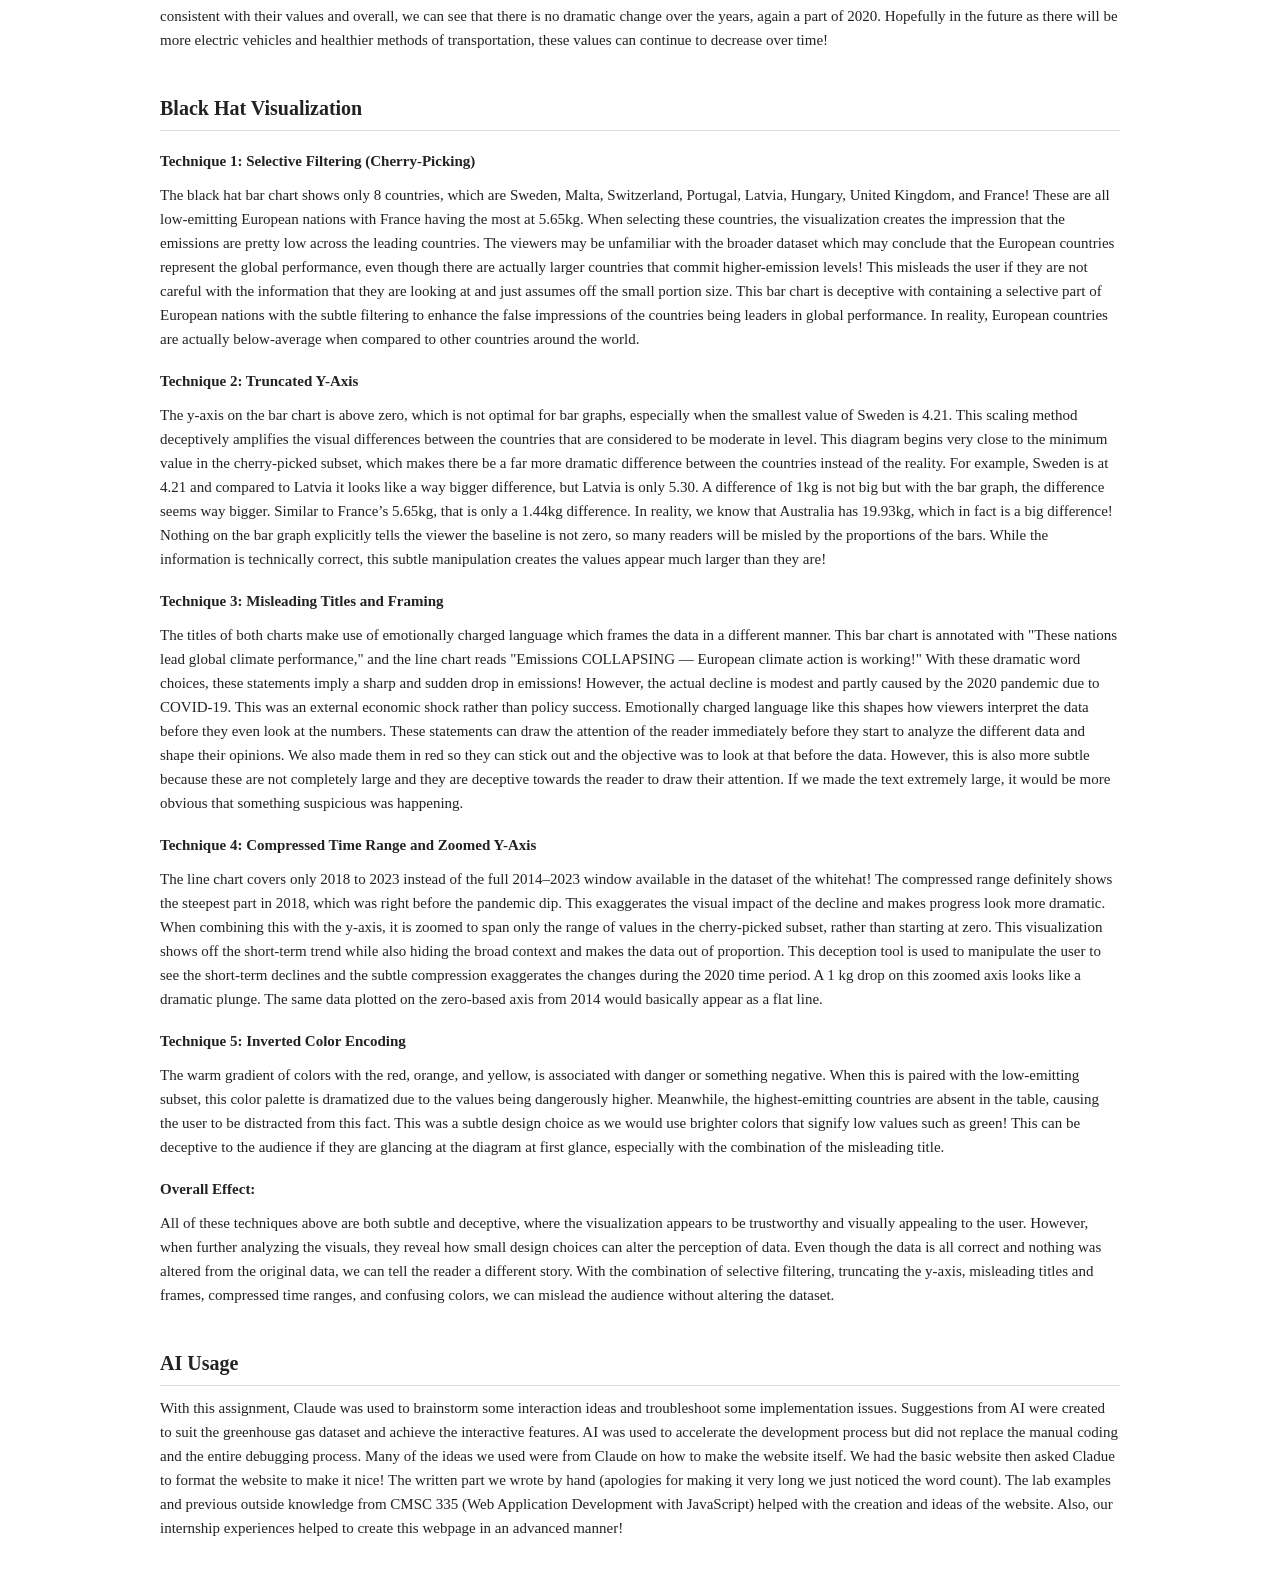
==== commit 1263e7e2: "Text changes" ====
--- a/about.html
+++ b/about.html
@@ -314,14 +314,17 @@
 
     <h2>AI Usage</h2>
     <p>
-      With this assignment, Claude was used to brainstorm the interaction ideas
+      With this assignment, Claude was used to brainstorm some interaction ideas
       and troubleshoot some implementation issues. Suggestions from AI were
       created to suit the greenhouse gas dataset and achieve the interactive
       features. AI was used to accelerate the development process but did not
-      replace the manual coding and the entire debugging process. Also, we used
-      lab examples and previous outside knowledge such as CMSC 335 (Web
-      Application Development with JavaScript), and our internship experiences
-      to create this webpage!
+      replace the manual coding and the entire debugging process. Many of the ideas we used were
+      from Claude on how to make the website itself. We had the basic website then asked
+      Cladue to format the website to make it nice! The written part we wrote by hand
+      (apologies for making it very long we just noticed the word count).
+      The lab examples and previous outside knowledge from CMSC 335 (Web
+      Application Development with JavaScript) helped with the creation and ideas of the website.
+      Also, our internship experiences helped to create this webpage in an advanced manner!
     </p>
   </body>
 </html>
